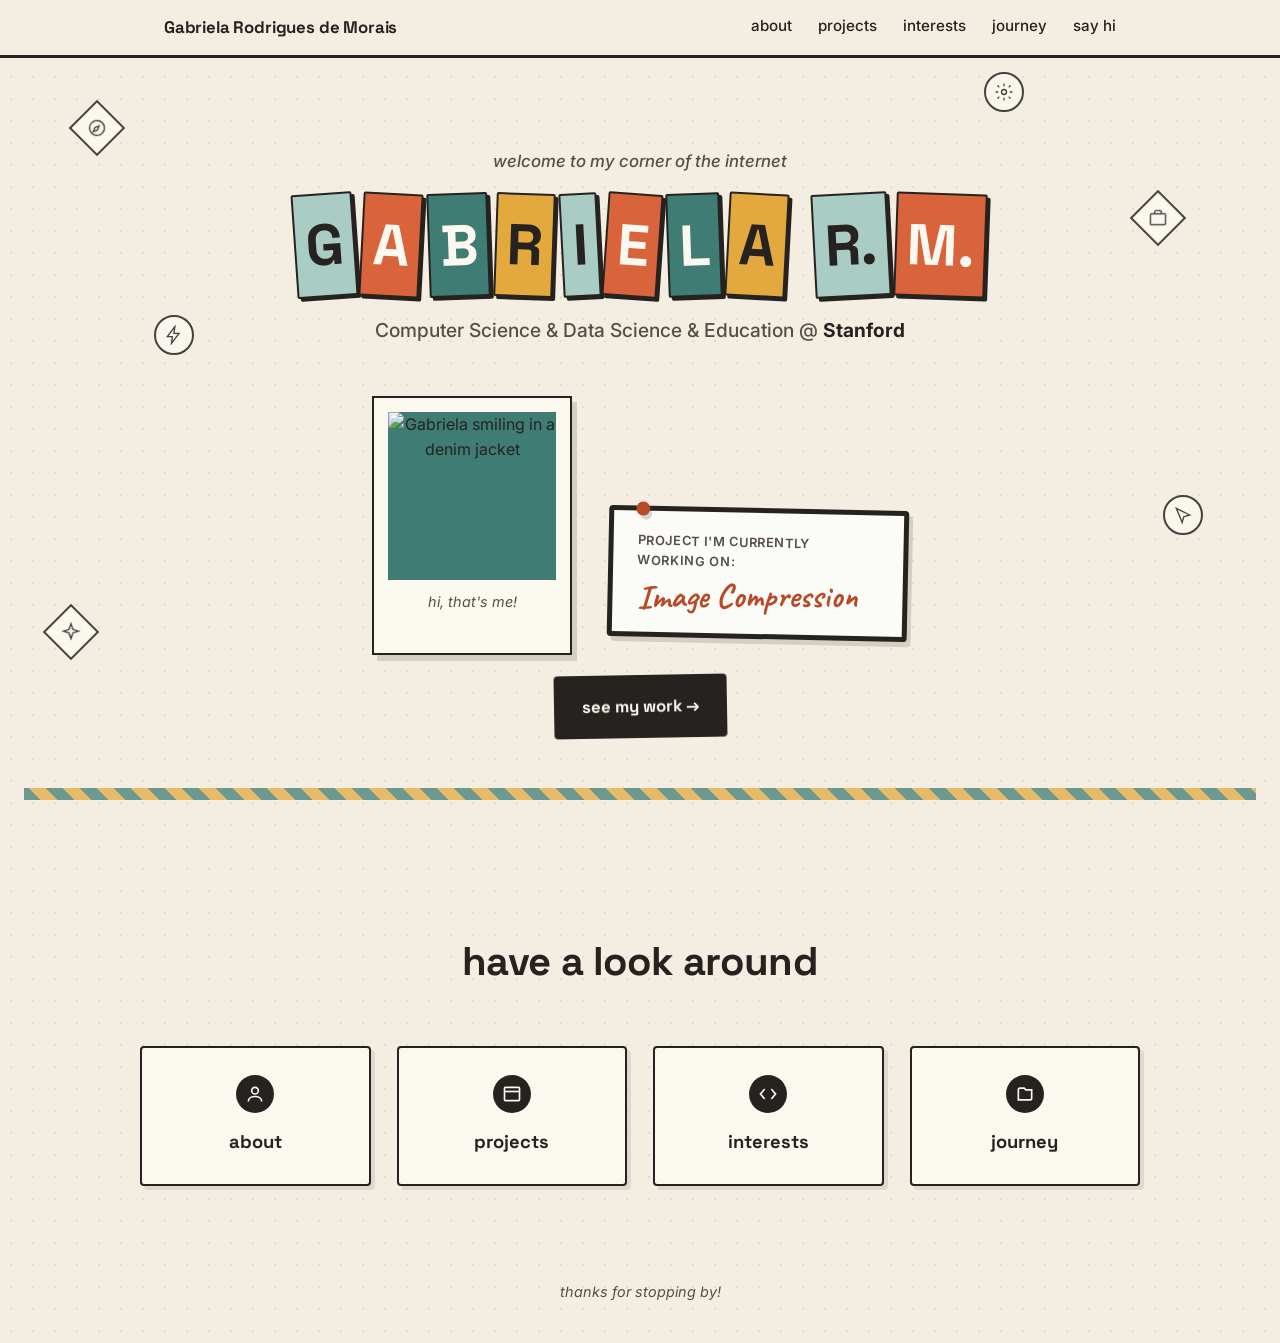
==== index.html @ b7eef9ca "Add files via upload" ====
<!DOCTYPE html>
<html lang="en">
<head>
<meta charset="UTF-8">
<meta name="viewport" content="width=device-width, initial-scale=1.0">
<title>Gabriela Rodrigues de Morais — Software Engineer</title>
<meta name="description" content="Gabriela Rodrigues de Morais — software engineering portfolio">
<link rel="preconnect" href="https://fonts.googleapis.com">
<link rel="preconnect" href="https://fonts.gstatic.com" crossorigin>
<link href="https://fonts.googleapis.com/css2?family=Space+Grotesk:wght@500;700&family=Inter:ital,wght@0,400;0,500;0,600;0,700;1,400;1,500&family=Caveat:wght@700&display=swap" rel="stylesheet">
<link rel="stylesheet" href="style.css">
</head>
<body>

<div class="floaters" aria-hidden="true">
  <span class="floater diamond s1"><svg viewBox="0 0 24 24" fill="none" stroke="#262220" stroke-width="1.6"><circle cx="12" cy="12" r="9"/><path d="M14.5 9.5l-2 5-5 2 2-5z"/></svg></span>
  <span class="floater h1"><svg viewBox="0 0 24 24" fill="none" stroke="#262220" stroke-width="1.6"><circle cx="12" cy="12" r="3"/><path d="M12 2v3M12 19v3M4.2 4.2l2.1 2.1M17.7 17.7l2.1 2.1M2 12h3M19 12h3M4.2 19.8l2.1-2.1M17.7 6.3l2.1-2.1"/></svg></span>
  <span class="floater diamond s2"><svg viewBox="0 0 24 24" fill="none" stroke="#262220" stroke-width="1.6"><rect x="3" y="7" width="18" height="13" rx="1"/><path d="M8 7V5a2 2 0 012-2h4a2 2 0 012 2v2"/></svg></span>
  <span class="floater b1"><svg viewBox="0 0 24 24" fill="none" stroke="#262220" stroke-width="1.6"><path d="M13 2L4 14h6l-1 8 9-12h-6l1-8z"/></svg></span>
  <span class="floater diamond s3"><svg viewBox="0 0 24 24" fill="none" stroke="#262220" stroke-width="1.6"><path d="M12 2l2.4 6.9L21 11l-6.6 2.1L12 20l-2.4-6.9L3 11l6.6-2.1z"/></svg></span>
  <span class="floater h2"><svg viewBox="0 0 24 24" fill="none" stroke="#262220" stroke-width="1.6"><path d="M4 4l16 8-7 2-2 7z"/></svg></span>
</div>

<nav class="tape-nav">
  <div class="nav-inner">
    <a href="index.html" class="nav-logo">Gabriela Rodrigues de Morais</a>
    <div class="nav-links">
      <a href="about.html">about</a>
      <a href="projects.html">projects</a>
      <a href="interests.html">interests</a>
      <a href="journey.html">journey</a>
      <a href="contact.html">say hi</a>
    </div>
  </div>
</nav>

<!-- ============ HERO ============ -->
<header id="top" class="hero">
  <div class="hero-inner">
    <p class="kicker">welcome to my corner of the internet</p>
    <h1 class="cutout-title" aria-label="Gabriela R.M.">
      <span class="cutout tape-blue" style="--r:-4deg">G</span><span class="cutout tape-pink" style="--r:3deg">A</span><span class="cutout tape-green" style="--r:-2deg">B</span><span class="cutout tape-yellow" style="--r:2deg">R</span><span class="cutout tape-blue" style="--r:-3deg">I</span><span class="cutout tape-pink" style="--r:4deg">E</span><span class="cutout tape-green" style="--r:-2deg">L</span><span class="cutout tape-yellow" style="--r:3deg">A</span>
      <span class="cutout-gap"></span>
      <span class="cutout-group"><span class="cutout tape-blue" style="--r:-3deg">R.</span><span class="cutout tape-pink" style="--r:2deg">M.</span></span>
    </h1>
    <p class="hero-sub">Computer Science &amp; Data Science &amp; Education @ <strong>Stanford</strong></p>

    <div class="hero-extras">
      <div class="polaroid hero-polaroid pol-rotate-1">
        <div class="polaroid-photo">
          <img src="assets/gabriela-denim.jpg" alt="Gabriela smiling in a denim jacket">
        </div>
        <p class="polaroid-caption">hi, that's me!</p>
      </div>

      <div class="whiteboard">
        <p class="whiteboard-label">Project I'm currently working on:</p>
        <p class="whiteboard-pen">Image Compression</p>
      </div>
    </div>

    <a href="projects.html" class="btn-stamp">see my work &rarr;</a>
  </div>
  <div class="washi-strip"></div>
</header>

<!-- ============ SITE MAP / QUICK LINKS ============ -->
<section class="section">
  <div class="section-inner">
    <h2 class="handwritten-heading center">have a look around</h2>
    <div class="skills-grid">

      <a href="about.html" class="skill-card tilt-a link-card">
        <span class="skill-sticker"><svg viewBox="0 0 24 24" fill="none" stroke="currentColor" stroke-width="2"><circle cx="12" cy="8" r="4"/><path d="M4 21c0-4 4-6 8-6s8 2 8 6"/></svg></span>
        <h3>about</h3>
      </a>

      <a href="projects.html" class="skill-card tilt-b link-card">
        <span class="skill-sticker"><svg viewBox="0 0 24 24" fill="none" stroke="currentColor" stroke-width="2"><rect x="3" y="4" width="18" height="16" rx="1"/><path d="M3 9h18"/></svg></span>
        <h3>projects</h3>
      </a>

      <a href="interests.html" class="skill-card tilt-a link-card">
        <span class="skill-sticker"><svg viewBox="0 0 24 24" fill="none" stroke="currentColor" stroke-width="2"><polyline points="8 6 3 12 8 18"/><polyline points="16 6 21 12 16 18"/></svg></span>
        <h3>interests</h3>
      </a>

      <a href="journey.html" class="skill-card tilt-b link-card">
        <span class="skill-sticker"><svg viewBox="0 0 24 24" fill="none" stroke="currentColor" stroke-width="2"><path d="M4 19V7a2 2 0 012-2h5l2 2h7v10a2 2 0 01-2 2H4z"/></svg></span>
        <h3>journey</h3>
      </a>

    </div>
  </div>
</section>

<footer class="footer">
  <p>thanks for stopping by!</p>
</footer>

<script src="script.js"></script>
</body>
</html>
---- style.css ----
/* ============================================
   TOKENS
============================================ */
:root {
  --cream: #F3EEE1;
  --paper: #FBF8F0;
  --coral: #D9633B;
  --coral-dark: #B84A28;
  --teal: #3E7C74;
  --teal-light: #A9CCC4;
  --mustard: #E3A93E;
  --charcoal: #262220;
  --ink-soft: #574F47;
  --line: #DCD2BC;

  --font-display: 'Space Grotesk', sans-serif;
  --font-accent: 'Inter', sans-serif;
  --font-body: 'Inter', sans-serif;
}

* { box-sizing: border-box; }

html {
  scroll-behavior: smooth;
}

@media (prefers-reduced-motion: reduce) {
  html { scroll-behavior: auto; }
  * { animation-duration: 0.01ms !important; animation-iteration-count: 1 !important; transition-duration: 0.01ms !important; }
}

body {
  margin: 0;
  background: var(--cream);
  background-image:
    radial-gradient(circle, rgba(38,34,32,0.08) 1px, transparent 1px);
  background-size: 22px 22px;
  color: var(--charcoal);
  font-family: var(--font-body);
  line-height: 1.6;
  overflow-x: hidden;
}

a { color: inherit; }
h1, h2, h3 { margin: 0; }
img { max-width: 100%; display: block; }

:focus-visible {
  outline: 3px solid var(--coral-dark);
  outline-offset: 3px;
}

/* ============================================
   FLOATING ICON BADGES
============================================ */
.floaters {
  position: fixed;
  inset: 0;
  pointer-events: none;
  z-index: 1;
}
.floater {
  position: absolute;
  opacity: 0;
  display: flex;
  align-items: center;
  justify-content: center;
  width: 40px;
  height: 40px;
  background: var(--paper);
  border: 2px solid var(--charcoal);
  transform-origin: center;
  animation: floaterIn 1s ease forwards, drift 7s ease-in-out infinite;
}
.floater svg { width: 20px; height: 20px; }
.diamond { transform: rotate(45deg); }
.diamond svg { transform: rotate(-45deg); }

.s1 { top: 12%; left: 6%; animation-delay: 0.1s, 1.1s; }
.s2 { top: 22%; right: 8%; animation-delay: 0.4s, 1.4s; }
.s3 { top: 68%; left: 4%; animation-delay: 0.7s, 1.7s; }
.h1 { top: 8%; right: 20%; animation-delay: 0.3s, 1.3s; }
.h2 { top: 55%; right: 6%; animation-delay: 0.6s, 1.6s; }
.b1 { top: 35%; left: 12%; animation-delay: 0.5s, 1.5s; }

@keyframes floaterIn {
  to { opacity: 0.85; }
}
@keyframes drift {
  0%, 100% { transform: translateY(0) rotate(45deg); }
  50% { transform: translateY(-12px) rotate(50deg); }
}
.diamond.s1, .diamond.s2, .diamond.s3, .diamond.h1, .diamond.h2, .diamond.b1 {}
.floater:not(.diamond) {
  border-radius: 50%;
}
@keyframes driftRound {
  0%, 100% { transform: translateY(0) rotate(0deg); }
  50% { transform: translateY(-12px) rotate(-6deg); }
}
.floater:not(.diamond) { animation-name: floaterIn, driftRound; }

/* ============================================
   NAV
============================================ */
.tape-nav {
  position: sticky;
  top: 0;
  z-index: 50;
  background: rgba(243, 238, 225, 0.92);
  backdrop-filter: blur(6px);
  border-bottom: 3px solid var(--charcoal);
}
.nav-inner {
  max-width: 1000px;
  margin: 0 auto;
  padding: 14px 24px;
  display: flex;
  justify-content: space-between;
  align-items: center;
}
.nav-logo {
  font-family: var(--font-display);
  font-size: clamp(0.8rem, 1.6vw, 1.05rem);
  font-weight: 700;
  color: var(--charcoal);
  text-decoration: none;
  letter-spacing: -0.01em;
  white-space: nowrap;
}
.nav-links {
  display: flex;
  gap: 26px;
}
.nav-links a {
  text-decoration: none;
  font-family: var(--font-body);
  font-weight: 500;
  font-size: 0.95rem;
  color: var(--charcoal);
  position: relative;
  padding-bottom: 2px;
}
.nav-links a:hover {
  color: var(--coral-dark);
}
.nav-links a::after {
  content: '';
  position: absolute;
  left: 0; right: 0; bottom: -3px;
  height: 2px;
  background: var(--mustard);
  transform: scaleX(0);
  transition: transform 0.2s ease;
}
.nav-links a:hover::after { transform: scaleX(1); }
.nav-links a.active {
  color: var(--coral-dark);
}
.nav-links a.active::after {
  transform: scaleX(1);
  background: var(--coral-dark);
}

.page-section {
  padding-top: 100px;
}

@media (max-width: 640px) {
  .nav-inner { flex-wrap: wrap; gap: 8px; justify-content: center; text-align: center; }
  .nav-logo { font-size: 0.95rem; }
  .nav-links { gap: 12px; flex-wrap: wrap; justify-content: center; }
  .nav-links a { font-size: 0.82rem; }
}

/* ============================================
   HERO
============================================ */
.hero {
  position: relative;
  padding: 90px 24px 60px;
  text-align: center;
  z-index: 2;
}
.hero-inner {
  max-width: 720px;
  margin: 0 auto;
}
.kicker {
  font-family: var(--font-accent);
  font-style: italic;
  font-weight: 500;
  color: var(--ink-soft);
  font-size: 1.05rem;
  margin: 0 0 18px;
}
.cutout-title {
  display: flex;
  justify-content: center;
  flex-wrap: wrap;
  gap: 6px;
  margin-bottom: 18px;
}
.cutout {
  font-family: var(--font-display);
  font-weight: 700;
  font-size: clamp(2rem, 7vw, 3.6rem);
  letter-spacing: -0.01em;
  color: var(--paper);
  padding: 4px 10px;
  border-radius: 2px;
  border: 2px solid var(--charcoal);
  box-shadow: 3px 3px 0 var(--charcoal);
  transform: rotate(var(--r, -3deg));
}
.cutout-gap { flex-basis: 100%; height: 0; }
@media (min-width: 560px) { .cutout-gap { flex-basis: 14px; height: auto; } }
.cutout-group {
  display: inline-flex;
  gap: 6px;
}

.tape-blue { background: var(--teal-light); color: var(--charcoal); }
.tape-pink { background: var(--coral); color: var(--paper); }
.tape-green { background: var(--teal); color: var(--paper); }
.tape-yellow { background: var(--mustard); color: var(--charcoal); }

.hero-sub {
  font-family: var(--font-body);
  font-weight: 500;
  font-size: 1.2rem;
  color: var(--ink-soft);
  margin: 0 0 34px;
}
.hero-sub strong {
  font-weight: 700;
  color: var(--charcoal);
}

.hero-extras {
  display: flex;
  gap: 36px;
  justify-content: center;
  align-items: flex-end;
  flex-wrap: wrap;
  margin: 0 0 36px;
}
.hero-polaroid { width: 160px; }
.hero-polaroid .polaroid-photo img {
  width: 100%;
  height: 100%;
  object-fit: cover;
}

.whiteboard {
  background: #FBFBF7;
  border: 5px solid var(--charcoal);
  border-radius: 4px;
  padding: 20px 24px;
  max-width: 300px;
  text-align: left;
  box-shadow: 4px 5px 0 rgba(38,34,32,0.15);
  transform: rotate(1.2deg);
  position: relative;
}
.whiteboard::before {
  content: '';
  position: absolute;
  top: -9px; left: 22px;
  width: 14px; height: 14px;
  background: var(--coral-dark);
  border-radius: 50%;
  box-shadow: 3px 5px 0 -1px rgba(0,0,0,0.15);
}
.whiteboard-label {
  font-family: var(--font-body);
  font-weight: 600;
  font-size: 0.8rem;
  text-transform: uppercase;
  letter-spacing: 0.05em;
  color: var(--ink-soft);
  margin: 0 0 6px;
}
.whiteboard-pen {
  font-family: 'Caveat', cursive;
  font-weight: 700;
  font-size: 2.1rem;
  line-height: 1;
  color: var(--coral-dark);
  margin: 0;
  transform: rotate(-1.5deg);
}

.btn-stamp {
  display: inline-block;
  font-family: var(--font-display);
  font-weight: 700;
  font-size: 1.05rem;
  text-decoration: none;
  color: var(--paper);
  background: var(--charcoal);
  border: 2px solid var(--charcoal);
  border-radius: 4px;
  padding: 16px 26px;
  transform: rotate(-1deg);
  transition: transform 0.2s ease, background 0.2s ease;
}
.btn-stamp:hover {
  transform: rotate(0deg) scale(1.03);
  background: var(--coral-dark);
  border-color: var(--coral-dark);
}

.washi-strip {
  height: 12px;
  margin-top: 50px;
  background: repeating-linear-gradient(
    45deg,
    var(--teal),
    var(--teal) 12px,
    var(--mustard) 12px,
    var(--mustard) 24px
  );
  opacity: 0.75;
}

/* ============================================
   SECTIONS (generic)
============================================ */
.section {
  position: relative;
  padding: 70px 24px;
  z-index: 2;
}
.section-alt {
  background: rgba(62, 124, 116, 0.08);
  border-top: 2px solid var(--line);
  border-bottom: 2px solid var(--line);
}
.section-inner {
  max-width: 1000px;
  margin: 0 auto;
}
.handwritten-heading {
  font-family: var(--font-display);
  font-weight: 700;
  letter-spacing: -0.01em;
  font-size: clamp(1.8rem, 4.5vw, 2.5rem);
  color: var(--charcoal);
  margin-bottom: 36px;
}
.handwritten-heading.center { text-align: center; }
.section-sub {
  text-align: center;
  font-family: var(--font-accent);
  font-style: italic;
  font-size: 1.02rem;
  color: var(--ink-soft);
  margin-top: -22px;
  margin-bottom: 40px;
}

/* ============================================
   ABOUT
============================================ */
.about-grid {
  display: grid;
  grid-template-columns: 220px 1fr;
  gap: 50px;
  align-items: center;
}
@media (max-width: 700px) {
  .about-grid { grid-template-columns: 1fr; justify-items: center; text-align: center; }
}

.polaroid {
  background: var(--paper);
  padding: 14px 14px 40px;
  border: 2px solid var(--charcoal);
  box-shadow: 5px 6px 0 rgba(38,34,32,0.15);
  width: 200px;
}
.pol-rotate-1 { transform: rotate(-3deg); }
.polaroid-photo {
  background: var(--teal);
  aspect-ratio: 1;
  display: flex;
  align-items: center;
  justify-content: center;
  overflow: hidden;
}
.polaroid-photo svg { width: 70%; height: 70%; }
.polaroid-photo img {
  width: 100%;
  height: 100%;
  object-fit: cover;
}
.polaroid-caption {
  font-family: var(--font-accent);
  font-style: italic;
  text-align: center;
  margin: 10px 0 0;
  font-size: 0.9rem;
  color: var(--ink-soft);
}

.about-text p { margin: 0 0 16px; color: var(--ink-soft); }
.tag-strip {
  display: flex;
  gap: 10px;
  flex-wrap: wrap;
  margin-top: 20px;
}
@media (max-width: 700px) { .tag-strip { justify-content: center; } }
.washi-tag {
  font-family: var(--font-body);
  font-weight: 600;
  font-size: 0.85rem;
  background: var(--paper);
  border: 2px solid var(--charcoal);
  color: var(--charcoal);
  padding: 6px 14px;
  border-radius: 3px;
  transform: rotate(-1deg);
}
.washi-tag:nth-child(2) { transform: rotate(1deg); }
.washi-tag:nth-child(3) { transform: rotate(-0.5deg); }

/* ============================================
   SKILLS
============================================ */
.skills-grid {
  display: grid;
  grid-template-columns: repeat(auto-fit, minmax(220px, 1fr));
  gap: 26px;
}
.skill-card {
  background: var(--paper);
  border: 2px solid var(--charcoal);
  border-radius: 4px;
  padding: 26px 22px;
  position: relative;
  transition: transform 0.2s ease, box-shadow 0.2s ease;
  box-shadow: 4px 4px 0 rgba(38,34,32,0.1);
}
.tilt-a { transform: rotate(-0.8deg); }
.tilt-b { transform: rotate(0.8deg); }
.skill-card:hover { transform: rotate(0deg) translateY(-4px); box-shadow: 5px 6px 0 rgba(38,34,32,0.15); }
.skill-sticker {
  display: flex;
  align-items: center;
  justify-content: center;
  width: 38px;
  height: 38px;
  background: var(--charcoal);
  border-radius: 50%;
  margin-bottom: 14px;
}
.skill-sticker svg { width: 20px; height: 20px; stroke: var(--paper); }
.skill-card h3 {
  font-family: var(--font-display);
  font-weight: 700;
  font-size: 1.15rem;
  color: var(--charcoal);
  margin-bottom: 14px;
}
.pill-row { display: flex; flex-wrap: wrap; gap: 8px; }
.pill {
  font-size: 0.85rem;
  font-weight: 500;
  background: var(--cream);
  border: 1px solid var(--line);
  color: var(--ink-soft);
  padding: 5px 12px;
  border-radius: 20px;
}
.pill.mini { font-size: 0.75rem; padding: 4px 10px; }

.link-card {
  text-decoration: none;
  color: var(--charcoal);
  cursor: pointer;
  text-align: center;
  display: flex;
  flex-direction: column;
  align-items: center;
  justify-content: center;
  min-height: 140px;
}
.link-card h3 { margin-bottom: 0; }
.link-card:hover {
  transform: rotate(0deg) translateY(-4px);
  box-shadow: 5px 6px 0 rgba(38,34,32,0.15);
}

@media (max-width: 640px) {
  .hero-extras { flex-direction: column; align-items: center; }
}

/* ============================================
   PROJECTS
============================================ */
.projects-grid {
  display: grid;
  grid-template-columns: repeat(auto-fit, minmax(270px, 1fr));
  gap: 40px;
}
.proj-polaroid {
  background: var(--paper);
  padding: 16px 16px 22px;
  border: 2px solid var(--charcoal);
  box-shadow: 5px 6px 0 rgba(38,34,32,0.15);
  position: relative;
  transition: transform 0.25s ease, box-shadow 0.25s ease;
}
.rotate-1 { transform: rotate(-1.5deg); }
.rotate-2 { transform: rotate(1deg); }
.rotate-3 { transform: rotate(-0.8deg); }
.proj-polaroid:hover {
  transform: rotate(0deg) translateY(-6px);
  box-shadow: 6px 9px 0 rgba(38,34,32,0.2);
}
.tape-corner {
  position: absolute;
  top: -10px;
  left: 50%;
  transform: translateX(-50%) rotate(-2deg);
  width: 70px;
  height: 22px;
  background: var(--mustard);
  border: 1px solid rgba(38,34,32,0.2);
}
.proj-photo {
  aspect-ratio: 16/10;
  margin-bottom: 14px;
  background-size: cover;
  background-position: center;
  background-color: var(--paper);
  border: 1px solid var(--charcoal);
  display: flex;
  align-items: center;
  justify-content: center;
  overflow: hidden;
}
.proj-photo img {
  width: 100%;
  height: 100%;
  object-fit: contain;
  background: var(--paper);
}
.proj-photo-1 { background: repeating-linear-gradient(135deg, var(--teal), var(--teal) 14px, var(--teal-light) 14px, var(--teal-light) 28px); }
.proj-photo-2 { background: repeating-linear-gradient(135deg, var(--coral), var(--coral) 14px, var(--mustard) 14px, var(--mustard) 28px); }
.proj-photo-3 { background: repeating-linear-gradient(135deg, var(--charcoal), var(--charcoal) 14px, var(--teal-light) 14px, var(--teal-light) 28px); }
.proj-polaroid h3 {
  font-family: var(--font-display);
  font-weight: 700;
  font-size: 1.2rem;
  color: var(--charcoal);
  margin-bottom: 8px;
}
.proj-polaroid p {
  font-size: 0.92rem;
  color: var(--ink-soft);
  margin: 0 0 14px;
}
.pill-row.small { margin-bottom: 16px; }
.proj-links { display: flex; gap: 12px; }
.stamp-link {
  font-family: var(--font-body);
  font-weight: 600;
  font-size: 0.9rem;
  text-decoration: none;
  color: var(--charcoal);
  border: 2px solid var(--charcoal);
  padding: 6px 14px;
  border-radius: 3px;
  transition: background 0.2s ease, color 0.2s ease;
}
.stamp-link:hover { background: var(--charcoal); color: var(--paper); }

/* ============================================
   CONSTRUCTION SIGN (placeholder pages)
============================================ */
.construction-wrap {
  display: flex;
  justify-content: center;
  padding: 40px 0 80px;
}
.construction-sign {
  background: var(--paper);
  border: 3px solid var(--charcoal);
  border-radius: 6px;
  max-width: 420px;
  text-align: center;
  box-shadow: 5px 6px 0 var(--charcoal);
  transform: rotate(-1.5deg);
  overflow: hidden;
}
.construction-stripe {
  height: 14px;
  background: repeating-linear-gradient(
    45deg,
    var(--charcoal),
    var(--charcoal) 12px,
    var(--mustard) 12px,
    var(--mustard) 24px
  );
}
.construction-icon {
  width: 56px;
  height: 56px;
  margin: 26px auto 8px;
  color: var(--coral-dark);
}
.construction-sign h2 {
  margin: 4px 0 10px;
}
.construction-sign p {
  margin: 0;
  padding: 0 28px 30px;
  color: var(--ink-soft);
  font-family: var(--font-accent);
  font-style: italic;
  font-size: 0.98rem;
}

/* ============================================
   TIMELINE
============================================ */
.timeline {
  position: relative;
  max-width: 640px;
  margin: 0 auto;
  padding-left: 24px;
  border-left: 3px solid var(--charcoal);
}
.timeline-item {
  position: relative;
  margin-bottom: 40px;
  padding-left: 20px;
}
.timeline-item:last-child { margin-bottom: 0; }
.timeline-tape {
  position: absolute;
  left: -32px;
  top: 6px;
  width: 16px;
  height: 16px;
  background: var(--mustard);
  border: 2px solid var(--charcoal);
  border-radius: 50%;
  box-shadow: 0 0 0 4px var(--cream);
}
.timeline-card {
  background: var(--paper);
  border: 2px solid var(--charcoal);
  border-radius: 4px;
  padding: 18px 20px;
}
.timeline-date {
  font-family: var(--font-display);
  font-weight: 700;
  color: var(--coral-dark);
  font-size: 0.95rem;
}
.timeline-card h3 {
  font-family: var(--font-display);
  font-weight: 700;
  font-size: 1.15rem;
  margin: 4px 0 8px;
}
.timeline-card p { margin: 0; font-size: 0.92rem; color: var(--ink-soft); }

/* ============================================
   CONTACT / POSTCARD
============================================ */
.postcard-section { padding-bottom: 90px; }
.postcard {
  background: var(--paper);
  border: 2px solid var(--charcoal);
  border-radius: 6px;
  display: grid;
  grid-template-columns: 1.4fr 1fr;
  box-shadow: 6px 8px 0 rgba(38,34,32,0.15);
  overflow: hidden;
}
@media (max-width: 640px) {
  .postcard { grid-template-columns: 1fr; }
}
.postcard-left {
  padding: 40px;
}
.postcard-left p {
  color: var(--ink-soft);
  margin: 14px 0 24px;
}
.postcard-links {
  display: flex;
  gap: 12px;
  flex-wrap: wrap;
}
.postcard-right {
  background: repeating-linear-gradient(
    -45deg, transparent, transparent 8px, rgba(38,34,32,0.05) 8px, rgba(38,34,32,0.05) 16px
  );
  border-left: 2px solid var(--charcoal);
  padding: 30px;
  display: flex;
  flex-direction: column;
  align-items: flex-end;
  justify-content: space-between;
}
@media (max-width: 640px) {
  .postcard-right { border-left: none; border-top: 2px solid var(--charcoal); align-items: flex-start; }
}
.stamp {
  width: 56px;
  height: 66px;
  border: 3px dashed var(--charcoal);
  display: flex;
  align-items: center;
  justify-content: center;
  color: var(--coral-dark);
}
.stamp svg { width: 24px; height: 24px; }
.postcard-lines { display: flex; flex-direction: column; gap: 10px; width: 100%; }
.postcard-lines span {
  display: block;
  height: 1px;
  background: var(--line);
  width: 70%;
  margin-left: auto;
}
@media (max-width: 640px) {
  .postcard-lines span { margin-left: 0; }
}

/* ============================================
   FOOTER
============================================ */
.footer {
  text-align: center;
  padding: 26px;
  font-family: var(--font-accent);
  font-style: italic;
  color: var(--ink-soft);
  font-size: 0.9rem;
}
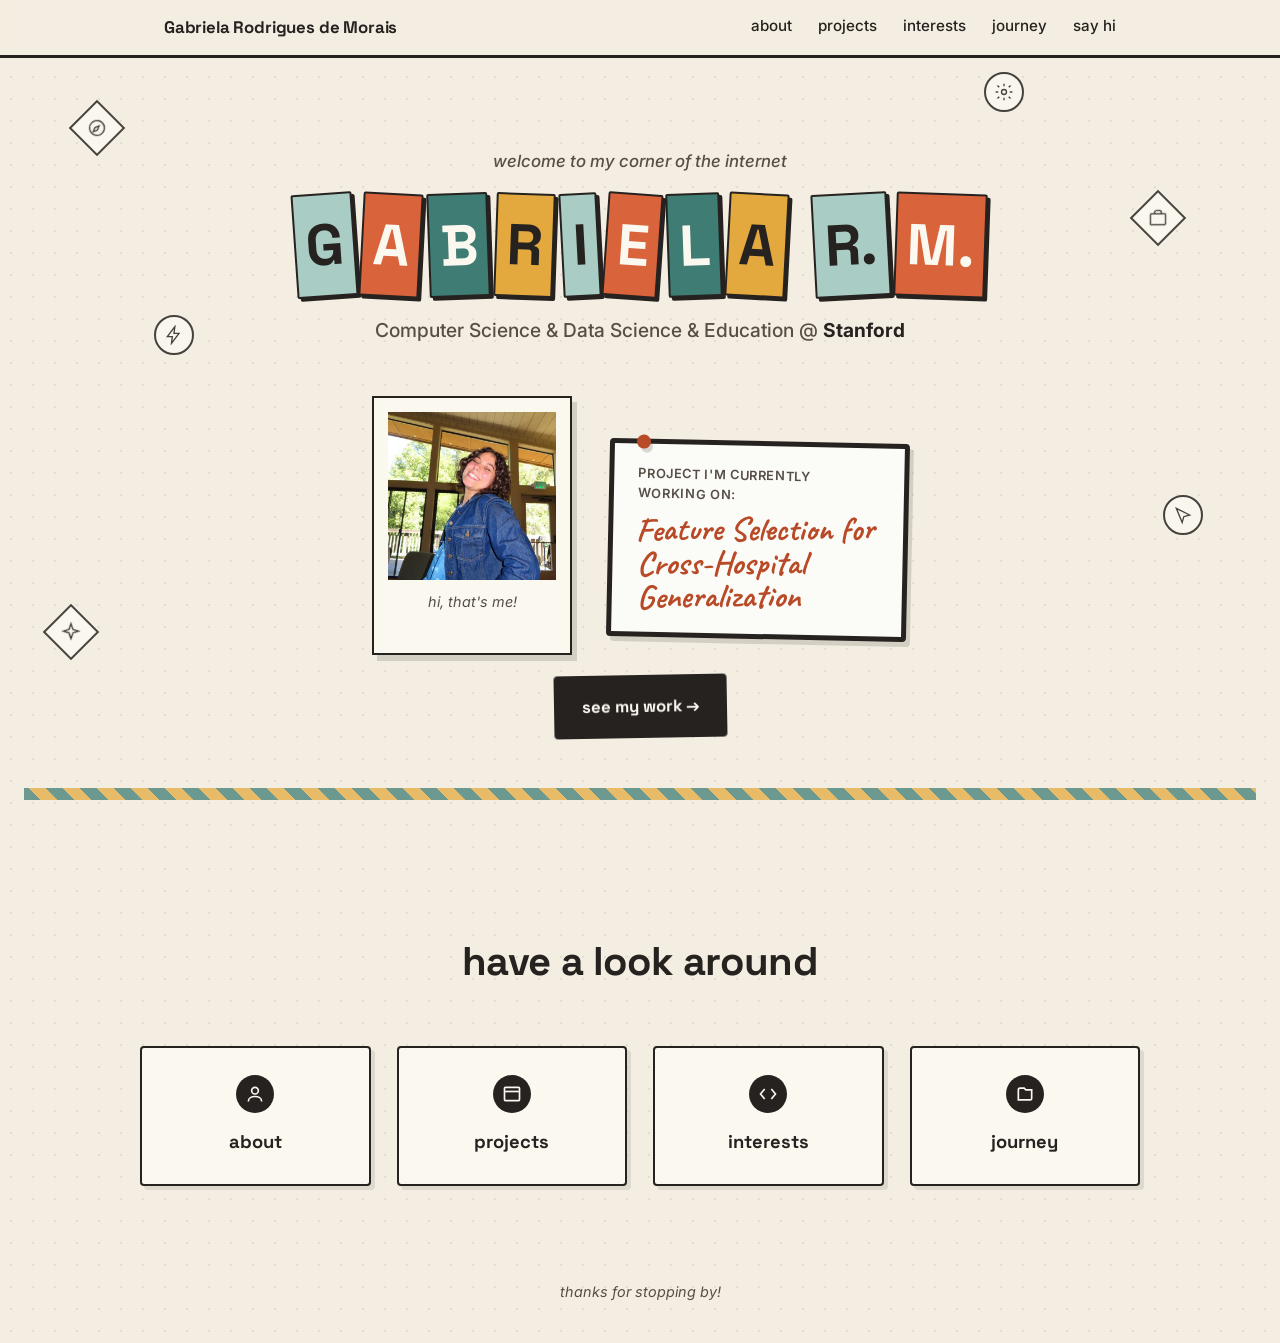
==== commit 28cfac9b: "Update index.html" ====
--- a/index.html
+++ b/index.html
@@ -55,7 +55,7 @@
 
       <div class="whiteboard">
         <p class="whiteboard-label">Project I'm currently working on:</p>
-        <p class="whiteboard-pen">Image Compression</p>
+        <p class="whiteboard-pen">Feature Selection for Cross-Hospital Generalization</p>
       </div>
     </div>
 
